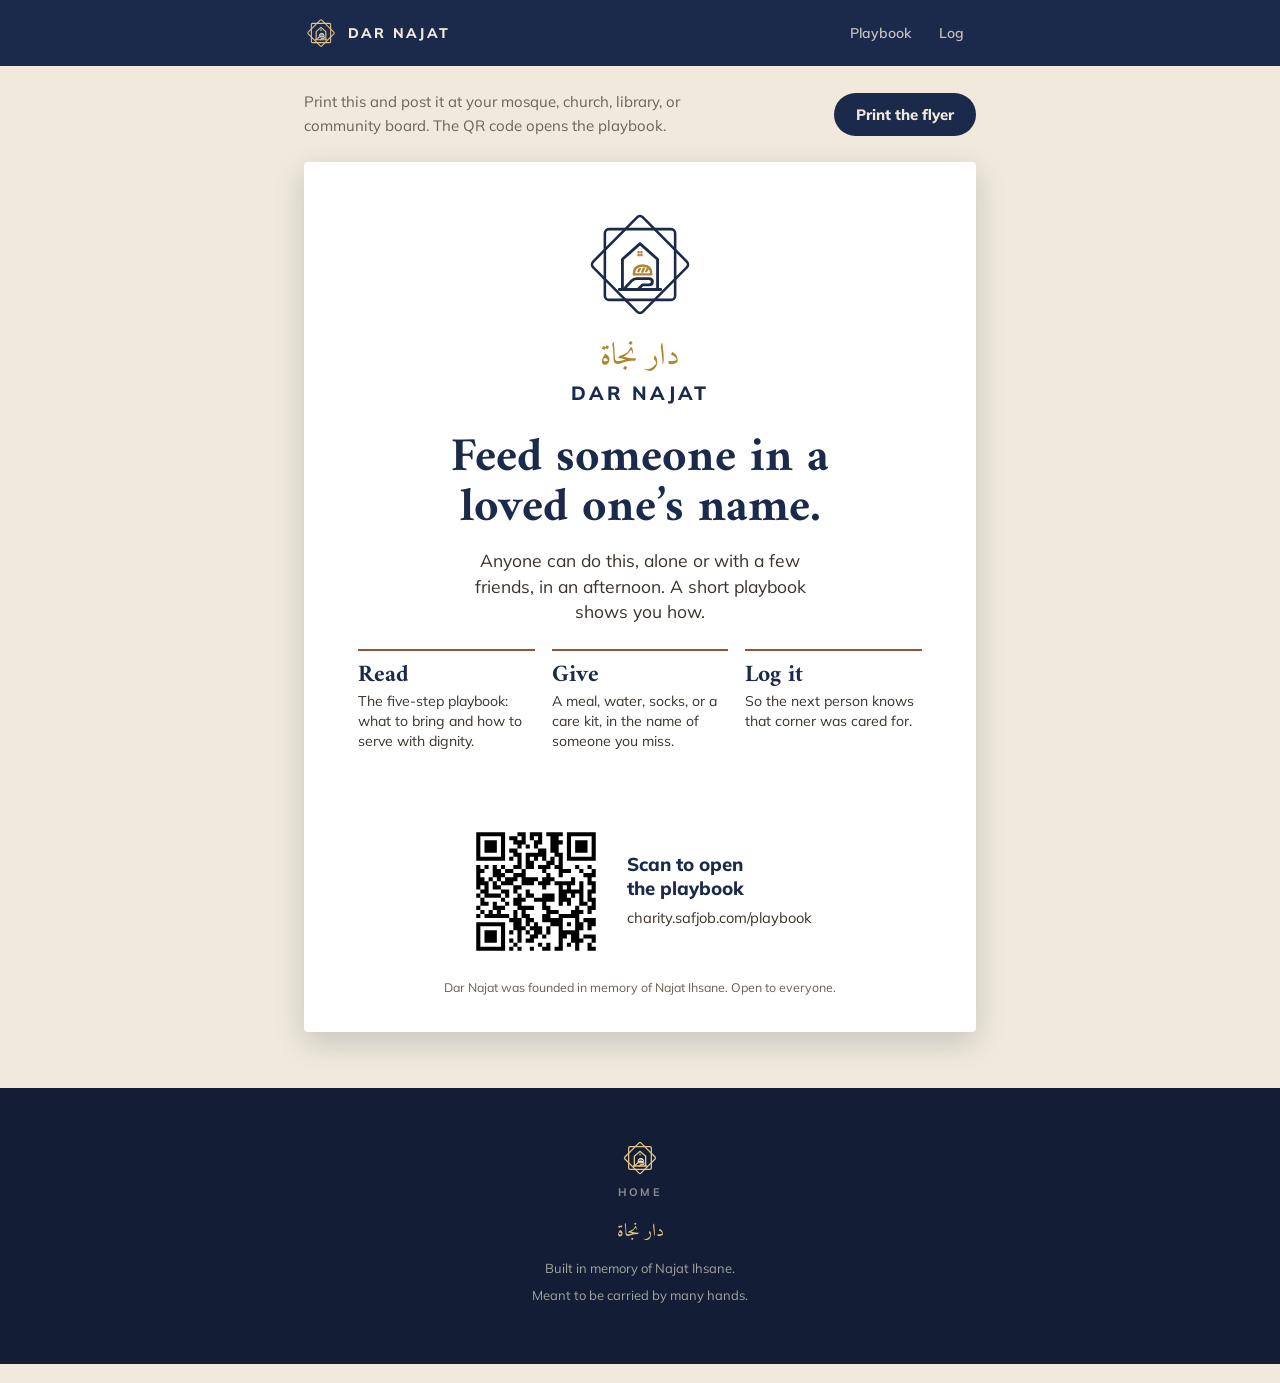
==== flyer.html @ c600381e "Hide switch for entries, printable flyer, In memory of share card - feedings.hidden: tick it in the " ====
<!DOCTYPE html>
<html lang="en">
<head>
<meta charset="UTF-8">
<meta name="viewport" content="width=device-width, initial-scale=1.0, viewport-fit=cover">
<title>Flyer · Dar Najat</title>
<meta name="description" content="A printable flyer for Dar Najat: feed someone in a loved one's name.">
<meta name="theme-color" content="#1B2A4A">
<link rel="manifest" href="manifest.webmanifest">
<link rel="icon" href="favicon.svg" type="image/svg+xml">
<link rel="icon" href="favicon-32.png" sizes="32x32" type="image/png">
<link rel="apple-touch-icon" href="apple-touch-icon.png">
<link rel="preconnect" href="https://fonts.googleapis.com">
<link rel="preconnect" href="https://fonts.gstatic.com" crossorigin>
<link href="https://fonts.googleapis.com/css2?family=Amiri:ital,wght@0,400;0,700;1,400&family=Mulish:wght@400;600;700;800&display=swap" rel="stylesheet">
<link rel="stylesheet" href="site.css">
<style>
  .bar { padding-block: 24px 8px; display: flex; flex-wrap: wrap; gap: 12px; align-items: center; justify-content: space-between; }
  .bar p { margin: 0; font-size: 15px; color: var(--muted); max-width: 44ch; }
  .print-btn { font-family: var(--body); font-weight: 800; font-size: 15px; border: 0; border-radius: 999px; padding: 12px 22px; background: var(--navy); color: var(--ivory); cursor: pointer; }
  .print-btn:focus-visible { outline: 3px solid var(--navy); outline-offset: 3px; }

  /* The flyer itself: a letter page, scaled to fit the screen */
  .sheet-wrap { padding-block: 16px 56px; }
  .sheet {
    background: #fff; color: var(--ink); width: 100%; max-width: 680px; aspect-ratio: 8.5 / 11; margin: 0 auto;
    box-shadow: 0 10px 30px rgba(19, 30, 54, 0.18); border-radius: 4px;
    display: flex; flex-direction: column; align-items: center; text-align: center;
    padding: 6% 8% 5%; container-type: inline-size;
  }
  .f-mark { width: 22cqw; height: auto; }
  .f-ar { font-family: var(--display); font-size: 5.4cqw; color: var(--brass); margin: 2.4cqw 0 0; line-height: 1.1; }
  .f-name { font-weight: 800; letter-spacing: 0.16em; font-size: 3.4cqw; color: var(--navy); margin: 0.8cqw 0 0; }
  .f-head { font-family: var(--display); font-weight: 700; font-size: 8.4cqw; line-height: 1.05; color: var(--navy); margin: 4.5cqw 0 0; text-wrap: balance; }
  .f-sub { font-size: 3.1cqw; line-height: 1.45; margin: 2.6cqw 0 0; max-width: 34ch; color: #3a332a; }
  .f-steps { list-style: none; padding: 0; margin: 4.4cqw 0 0; display: grid; grid-template-columns: repeat(3, 1fr); gap: 3cqw; width: 100%; text-align: left; }
  .f-steps li { border-top: 0.5cqw solid var(--terra); padding-top: 1.8cqw; }
  .f-steps b { display: block; font-family: var(--display); font-size: 4.2cqw; color: var(--navy); line-height: 1.1; }
  .f-steps span { display: block; font-size: 2.5cqw; line-height: 1.4; color: #3a332a; margin-top: 0.8cqw; }
  .f-qr { margin-top: auto; display: flex; align-items: center; gap: 4cqw; text-align: left; }
  .f-qr img { width: 24cqw; height: 24cqw; display: block; }
  .f-qr .scan { font-weight: 800; font-size: 3.3cqw; color: var(--navy); margin: 0; line-height: 1.25; }
  .f-qr .url { font-size: 2.6cqw; color: #3a332a; margin: 1cqw 0 0; }
  .f-foot { font-size: 2.2cqw; color: #6a5f50; margin: 3.4cqw 0 0; }

  @page { size: letter; margin: 0; }
  @media print {
    html, body { background: #fff !important; }
    body > *:not(.sheet-wrap) { display: none !important; }
    html, body { height: auto; overflow: hidden; }
    .sheet-wrap { padding: 0 !important; }
    .sheet-wrap .wrap { padding: 0 !important; max-width: none; }
    .sheet { box-shadow: none; border-radius: 0; max-width: none; width: 8.5in; height: 10.95in; aspect-ratio: auto; break-after: avoid; page-break-after: avoid; padding: 0.6in 0.7in 0.5in; }
  }
</style>
</head>
<body id="top">

  <div class="topbar">
    <div class="wrap">
      <a class="brand" href="./"><img src="mark-small.svg" alt=""><span>DAR NAJAT</span></a>
      <nav class="nav" aria-label="Main">
        <a href="playbook.html">Playbook</a>
        <a href="log.html">Log</a>
      </nav>
    </div>
  </div>

  <div class="wrap bar">
    <p>Print this and post it at your mosque, church, library, or community board. The QR code opens the playbook.</p>
    <button type="button" class="print-btn" id="print">Print the flyer</button>
  </div>

  <div class="sheet-wrap">
    <div class="wrap">
      <article class="sheet" aria-label="Flyer">
        <img class="f-mark" src="mark-on-ivory.svg" alt="Dar Najat mark">
        <p class="f-ar" lang="ar" dir="rtl">دار نجاة</p>
        <p class="f-name">DAR NAJAT</p>
        <h1 class="f-head">Feed someone in a loved one’s name.</h1>
        <p class="f-sub">Anyone can do this, alone or with a few friends, in an afternoon. A short playbook shows you how.</p>
        <ol class="f-steps">
          <li><b>Read</b><span>The five-step playbook: what to bring and how to serve with dignity.</span></li>
          <li><b>Give</b><span>A meal, water, socks, or a care kit, in the name of someone you miss.</span></li>
          <li><b>Log it</b><span>So the next person knows that corner was cared for.</span></li>
        </ol>
        <div class="f-qr">
          <img src="qr-playbook.svg" alt="QR code linking to charity.safjob.com/playbook.html">
          <div>
            <p class="scan">Scan to open<br>the playbook</p>
            <p class="url">charity.safjob.com/playbook</p>
          </div>
        </div>
        <p class="f-foot">Dar Najat was founded in memory of Najat Ihsane. Open to everyone.</p>
      </article>
    </div>
  </div>

  <footer>
    <a class="home-link" href="./" aria-label="Home"><img src="mark-small.svg" alt=""><span>Home</span></a>
    <p class="ar" lang="ar" dir="rtl">دار نجاة</p>
    <p>Built in memory of Najat Ihsane.</p>
    <p>Meant to be carried by many hands.</p>
  </footer>

  <script>document.getElementById("print").addEventListener("click", function () { window.print(); });</script>
  <script src="ptr.js"></script>
</body>
</html>
---- site.css ----
/* Dar Najat shared styles. Colors and type live here once; pages add only what is theirs. */
:root {
  --navy: #1B2A4A;
  --navy-soft: #22375E;
  --navy-deep: #131E36;
  --gold: #E2C488;        /* on navy only */
  --brass: #AD8530;       /* marks and ornaments on ivory, never body text (2.8:1) */
  --terra: #9A4F3A;       /* labels and "help needed" accents on ivory (4.9:1) */
  --terra-soft: #F3DED5;
  --ivory: #F0E9DC;
  --ivory-deep: #E6DCCB;
  --field: #FBF7EF;
  --ink: #241F18;
  --muted: rgba(36, 31, 24, 0.66);
  --line: rgba(36, 31, 24, 0.14);
  --on-navy: rgba(240, 233, 220, 0.8);

  --display: "Amiri", "Times New Roman", serif;
  --body: "Mulish", system-ui, -apple-system, "Segoe UI", sans-serif;
}

* { box-sizing: border-box; }
html { scroll-behavior: smooth; }
body {
  margin: 0;
  background: var(--ivory);
  color: var(--ink);
  font-family: var(--body);
  font-size: 18px;
  line-height: 1.6;
  -webkit-font-smoothing: antialiased;
}
a { color: var(--terra); }
h1, h2 { text-wrap: balance; }

.wrap {
  width: 100%;
  max-width: 720px;
  margin: 0 auto;
  padding-left: max(24px, env(safe-area-inset-left, 0px));
  padding-right: max(24px, env(safe-area-inset-right, 0px));
}

/* Top bar: same on every page, sits under the phone's status bar when installed */
.topbar { background: var(--navy); padding-top: env(safe-area-inset-top, 0px); }
.topbar .wrap { display: flex; align-items: center; justify-content: space-between; gap: 16px; padding-block: 14px; }
.brand { display: flex; align-items: center; gap: 10px; text-decoration: none; color: var(--ivory); }
.brand img { width: 34px; height: 34px; display: block; }
.brand span { font-weight: 800; font-size: 14px; letter-spacing: 0.16em; }
.nav { display: flex; gap: 4px; }
.nav a {
  color: var(--on-navy); text-decoration: none; font-size: 14px; font-weight: 600;
  padding: 8px 12px; border-radius: 999px;
}
.nav a:hover { color: var(--gold); }
.nav a[aria-current="page"] { color: var(--navy); background: var(--gold); }
@media (max-width: 400px) { .brand span { display: none; } }

/* Hero mark */
.mark { display: block; margin: 0 auto; }

/* Section label: small caps over headings */
.label {
  font-size: 12px; font-weight: 700; letter-spacing: 0.24em; text-transform: uppercase;
  color: var(--terra); margin: 0 0 16px;
}

/* Buttons */
.btn {
  display: inline-block; background: var(--gold); color: var(--navy);
  font-family: var(--body); font-weight: 800; font-size: 16px; letter-spacing: 0.02em;
  text-decoration: none; padding: 16px 34px; border-radius: 999px; border: 0; cursor: pointer;
  transition: background 0.18s ease, transform 0.18s ease;
}
.btn:hover { background: #EBD3A0; }
.btn:active { transform: scale(0.98); }
.btn:focus-visible { outline: 3px solid var(--ivory); outline-offset: 3px; }

/* Navy band used for calls to action */
.cta-band { background: var(--navy); color: var(--ivory); text-align: center; padding-block: 64px; }
.cta-band h2 { color: var(--ivory); }
.cta-band p { color: var(--on-navy); max-width: 44ch; margin: 14px auto 0; }
.cta-band .btn { margin-top: 28px; }

/* Footer */
footer {
  background: var(--navy-deep); color: rgba(240, 233, 220, 0.66); text-align: center;
  padding: 44px 0 calc(52px + env(safe-area-inset-bottom, 0px));
}
footer img { width: 40px; height: 40px; margin: 0 auto 16px; display: block; }
footer p { font-size: 13px; margin: 0 0 6px; }
footer .ar { font-family: var(--display); font-size: 18px; color: var(--gold); margin-bottom: 12px; }
footer .src { font-size: 12px; color: rgba(240, 233, 220, 0.5); max-width: 52ch; margin: 16px auto 0; line-height: 1.5; }

/* Gentle reveal; content is visible without script */
.js .reveal { opacity: 0; transform: translateY(14px); transition: opacity 0.6s ease, transform 0.6s ease; }
.js .reveal.in { opacity: 1; transform: none; }
@media (prefers-reduced-motion: reduce) {
  html { scroll-behavior: auto; }
  .js .reveal { opacity: 1; transform: none; transition: none; }
}

/* Pull to refresh. Turns off the browser's own pull so ours runs everywhere,
   including when the site is installed to the home screen. */
html, body { overscroll-behavior-y: contain; }
.ptr {
  position: fixed; left: 50%; top: env(safe-area-inset-top, 0px); z-index: 50;
  width: 44px; height: 44px; border-radius: 50%;
  background: var(--navy); border: 2px solid var(--gold); box-shadow: 0 4px 14px rgba(19, 30, 54, 0.35);
  display: grid; place-items: center; opacity: 0;
  transform: translate(-50%, -56px); pointer-events: none;
}
.ptr img { width: 30px; height: 30px; }
.ptr.spin { animation: ptr-spin 0.9s linear infinite; }
@keyframes ptr-spin { from { transform: translate(-50%, 18px) rotate(0); } to { transform: translate(-50%, 18px) rotate(360deg); } }
.sr-only { position: absolute; width: 1px; height: 1px; overflow: hidden; clip: rect(0 0 0 0); white-space: nowrap; }

/* Footer mark doubles as a home / back-to-top button */
.home-link { display: inline-flex; flex-direction: column; align-items: center; border-radius: 12px; padding: 6px; margin-bottom: 10px; text-decoration: none; }
.home-link img { margin: 0; }
.home-link:focus-visible { outline: 3px solid var(--gold); outline-offset: 2px; }
.home-link span { display: block; font-size: 11px; font-weight: 700; letter-spacing: 0.2em; text-transform: uppercase; color: rgba(240, 233, 220, 0.55); margin-top: 6px; }
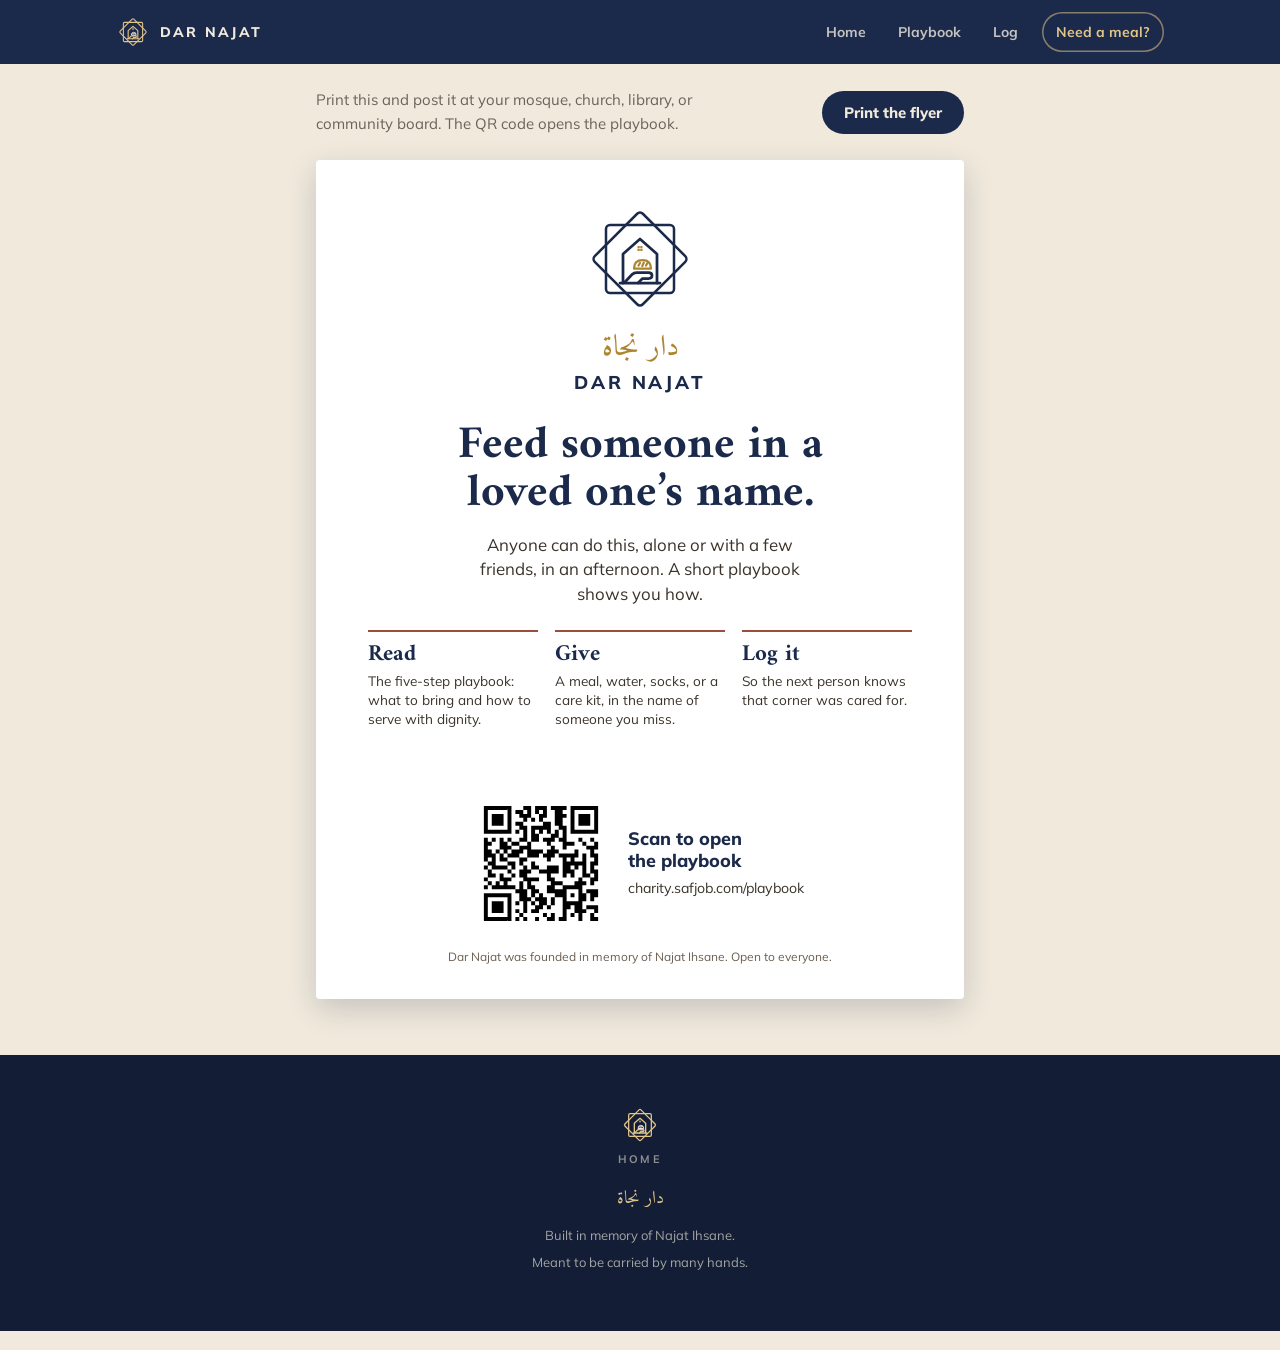
==== commit 74f2ef6d: "Printables: handout cards in English and Spanish with a code to the Need a meal page, and a car sign" ====
--- a/flyer.html
+++ b/flyer.html
@@ -60,8 +60,10 @@
     <div class="wrap">
       <a class="brand" href="./"><img src="mark-small.svg" alt=""><span>DAR NAJAT</span></a>
       <nav class="nav" aria-label="Main">
-        <a href="playbook.html">Playbook</a>
-        <a href="log.html">Log</a>
+        <a href="./"><svg viewBox="0 0 24 24" fill="none" stroke="currentColor" stroke-width="1.9" stroke-linecap="round" stroke-linejoin="round" aria-hidden="true"><path d="M4 11 12 4l8 7v8a1 1 0 0 1-1 1h-4v-6H9v6H5a1 1 0 0 1-1-1z"/></svg><span>Home</span></a>
+        <a href="playbook.html"><svg viewBox="0 0 24 24" fill="none" stroke="currentColor" stroke-width="1.9" stroke-linecap="round" stroke-linejoin="round" aria-hidden="true"><path d="M5 4h10a3 3 0 0 1 3 3v13H8a3 3 0 0 1-3-3z"/><path d="M5 17a3 3 0 0 1 3-3h10"/></svg><span>Playbook</span></a>
+        <a href="log.html"><svg viewBox="0 0 24 24" fill="none" stroke="currentColor" stroke-width="1.9" stroke-linecap="round" stroke-linejoin="round" aria-hidden="true"><path d="M5 20h14"/><path d="M7 16l9.5-9.5 3 3L10 19H7z"/></svg><span>Log</span></a>
+        <a class="nav-help" href="help.html"><svg viewBox="0 0 24 24" fill="none" stroke="currentColor" stroke-width="1.9" stroke-linecap="round" stroke-linejoin="round" aria-hidden="true"><path d="M3 11h18a9 9 0 0 1-18 0z"/><path d="M9 20.5h6"/><path d="M9.5 3.5c0 1.6 1.2 1.6 1.2 3.2M13.5 3.5c0 1.6 1.2 1.6 1.2 3.2"/></svg><span>Need a meal?</span></a>
       </nav>
     </div>
   </div>
--- a/site.css
+++ b/site.css
@@ -17,21 +17,100 @@
 
   --display: "Amiri", "Times New Roman", serif;
   --body: "Mulish", system-ui, -apple-system, "Segoe UI", sans-serif;
-}
+
+  --ease: cubic-bezier(0.22, 0.8, 0.24, 1);
+  --shadow: 0 1px 2px rgba(19, 30, 54, 0.06), 0 10px 28px rgba(19, 30, 54, 0.10);
+  --shadow-lift: 0 2px 4px rgba(19, 30, 54, 0.08), 0 18px 44px rgba(19, 30, 54, 0.16);
+  /* Roles. Light values here; the dark set is below. Pages use these on any
+     surface that changes with the theme. Navy surfaces stay navy in both. */
+  --page: var(--ivory);
+  --card: var(--field);
+  --card-2: var(--ivory-deep);
+  --input: #FFFFFF;
+  --heading: var(--navy);
+  --accent: var(--terra);
+  --line-strong: rgba(36, 31, 24, 0.22);
+  --focus: rgba(27, 42, 74, 0.16);
+  color-scheme: light;
+  --tabbar: 62px;         /* height of the phone tab bar, before the safe area */
+  /* Zellige star tile, drawn faintly on navy surfaces */
+  --zellige: url("data:image/svg+xml,%3Csvg xmlns='http://www.w3.org/2000/svg' width='96' height='96' viewBox='0 0 96 96'%3E%3Cg fill='none' stroke='%23E2C488' stroke-opacity='.13' stroke-width='1'%3E%3Crect x='30' y='30' width='36' height='36'/%3E%3Crect x='30' y='30' width='36' height='36' transform='rotate(45 48 48)'/%3E%3C/g%3E%3C/svg%3E");
+}
+
+/* Dark: the page goes to night navy, cards lift off it, text turns ivory.
+   Set on <html data-theme> by a small script in each page's head, following the
+   phone's setting until someone taps the switch in the top bar. */
+html[data-theme="dark"] {
+  --page: #0E1628;
+  --card: #18233F;
+  --card-2: #212F52;
+  --input: #101A31;
+  --ink: #EDE6D8;
+  --heading: #F3EDE1;
+  --accent: #E6A48D;
+  --brass: #E2C488;
+  --terra-soft: #4A2A22;
+  --muted: rgba(240, 233, 220, 0.68);
+  --line: rgba(240, 233, 220, 0.14);
+  --line-strong: rgba(240, 233, 220, 0.3);
+  --focus: rgba(226, 196, 136, 0.3);
+  --shadow: 0 1px 2px rgba(0, 0, 0, 0.3), 0 10px 28px rgba(0, 0, 0, 0.35);
+  --shadow-lift: 0 2px 4px rgba(0, 0, 0, 0.3), 0 18px 44px rgba(0, 0, 0, 0.5);
+  color-scheme: dark;
+}
+/* Navy blocks sitting on the night page get a hairline so their edge reads */
+html[data-theme="dark"] :is(.tile, .promise, .invite, .act.primary, .cal-btn, .submit, .rc-btn:not(.rc-ghost), .rail-cta, .nd-actions .btn:not(.ghost), .how a::before, .stepper button, .seg button[aria-pressed="true"], .check.on) {
+  box-shadow: inset 0 0 0 1px rgba(226, 196, 136, 0.32);
+}
+/* On the night page the main action turns gold, so it is never navy on navy */
+html[data-theme="dark"] :is(.submit, .cal-btn, .rail-cta, .rc-btn:not(.rc-ghost), .nd-actions .btn:not(.ghost)) { background: var(--gold); color: var(--navy); border-color: var(--gold); box-shadow: none; }
+html[data-theme="dark"] :is(.submit, .cal-btn, .rail-cta, .rc-btn:not(.rc-ghost), .nd-actions .btn:not(.ghost)):hover { background: #EBD3A0; color: var(--navy); }
+html[data-theme="dark"] .pl-list input:checked + .pl-box { background: var(--gold); border-color: var(--gold); }
+html[data-theme="dark"] .pl-list input:checked + .pl-box svg { stroke: var(--navy); }
+html[data-theme="dark"] .banner.demo { background: #3A2F17; border-color: #6B5626; color: #F1DDAE; }
+html[data-theme="dark"] .banner.ok { background: #17321F; border-color: #2F5C3B; color: #CFE8D4; }
+html[data-theme="dark"] .banner.err { background: #44231A; border-color: #7A3A24; color: #F6D3C6; }
+html[data-theme="dark"] .d.flag { border-color: var(--accent); }
+html[data-theme="dark"] .d .chip { background: var(--terra); }
+html[data-theme="dark"] footer { border-top: 1px solid rgba(226, 196, 136, 0.14); }
+html[data-theme="dark"] select option { background: #101A31; color: #EDE6D8; }
+html[data-theme="dark"] input::placeholder, html[data-theme="dark"] textarea::placeholder { color: rgba(240, 233, 220, 0.42); }
+body { transition: background-color 0.35s ease, color 0.35s ease; }
+
+/* Theme switch in the top bar */
+.theme-btn {
+  flex: 0 0 auto; width: 42px; height: 42px; border-radius: 50%; border: 0; cursor: pointer; padding: 0;
+  display: grid; place-items: center; background: rgba(240, 233, 220, 0.08); color: var(--on-navy);
+  transition: background 0.2s ease, color 0.2s ease, transform 0.5s var(--ease);
+}
+.theme-btn:hover { background: rgba(240, 233, 220, 0.16); color: var(--gold); }
+.theme-btn:active { transform: rotate(40deg) scale(0.92); }
+.theme-btn:focus-visible { outline: 3px solid var(--gold); outline-offset: 2px; }
+.theme-btn svg { width: 20px; height: 20px; grid-area: 1 / 1; transition: opacity 0.3s ease, transform 0.5s var(--ease); }
+.theme-btn .i-sun { opacity: 0; transform: rotate(-90deg) scale(0.5); }
+html[data-theme="dark"] .theme-btn .i-moon { opacity: 0; transform: rotate(90deg) scale(0.5); }
+html[data-theme="dark"] .theme-btn .i-sun { opacity: 1; transform: none; }
+@media (min-width: 700px) { .topbar .nav { margin-left: auto; } }
 
 * { box-sizing: border-box; }
-html { scroll-behavior: smooth; }
+html { scroll-behavior: smooth; -webkit-text-size-adjust: 100%; }
 body {
   margin: 0;
-  background: var(--ivory);
+  background: var(--page);
   color: var(--ink);
   font-family: var(--body);
   font-size: 18px;
   line-height: 1.6;
   -webkit-font-smoothing: antialiased;
 }
-a { color: var(--terra); }
+html.big body { font-size: 22px; }
+a { color: var(--accent); }
 h1, h2 { text-wrap: balance; }
+img, svg { max-width: 100%; }
+
+/* Pages fade into each other where the browser supports it */
+@view-transition { navigation: auto; }
+::view-transition-old(root), ::view-transition-new(root) { animation-duration: 0.28s; }
 
 .wrap {
   width: 100%;
@@ -40,21 +119,66 @@
   padding-left: max(24px, env(safe-area-inset-left, 0px));
   padding-right: max(24px, env(safe-area-inset-right, 0px));
 }
+.wrap.wide { max-width: 1120px; }
+@media (min-width: 700px) {
+  .wrap { padding-left: max(36px, env(safe-area-inset-left, 0px)); padding-right: max(36px, env(safe-area-inset-right, 0px)); }
+}
 
 /* Top bar: same on every page, sits under the phone's status bar when installed */
-.topbar { background: var(--navy); padding-top: env(safe-area-inset-top, 0px); }
-.topbar .wrap { display: flex; align-items: center; justify-content: space-between; gap: 16px; padding-block: 14px; }
-.brand { display: flex; align-items: center; gap: 10px; text-decoration: none; color: var(--ivory); }
-.brand img { width: 34px; height: 34px; display: block; }
+.topbar {
+  position: sticky; top: 0; z-index: 40;
+  background: var(--navy); padding-top: env(safe-area-inset-top, 0px);
+  transition: box-shadow 0.3s ease;
+}
+.topbar.scrolled { box-shadow: 0 6px 24px rgba(19, 30, 54, 0.32); }
+.topbar .wrap { max-width: 1120px; display: flex; align-items: center; justify-content: space-between; gap: 16px; padding-block: 12px; }
+.brand { display: flex; align-items: center; gap: 10px; text-decoration: none; color: var(--ivory); border-radius: 10px; }
+.brand img { width: 34px; height: 34px; display: block; transition: transform 0.6s var(--ease); }
+.brand:hover img { transform: rotate(45deg); }
 .brand span { font-weight: 800; font-size: 14px; letter-spacing: 0.16em; }
-.nav { display: flex; gap: 4px; }
+.brand:focus-visible, .nav a:focus-visible { outline: 3px solid var(--gold); outline-offset: 2px; }
+
+.nav { display: flex; gap: 4px; align-items: center; }
 .nav a {
-  color: var(--on-navy); text-decoration: none; font-size: 14px; font-weight: 600;
-  padding: 8px 12px; border-radius: 999px;
-}
+  color: var(--on-navy); text-decoration: none; font-size: 14px; font-weight: 700;
+  padding: 9px 14px; border-radius: 999px; display: inline-flex; align-items: center; gap: 6px;
+  transition: color 0.2s ease, background 0.2s ease;
+}
+.nav a svg { width: 22px; height: 22px; display: none; }
 .nav a:hover { color: var(--gold); }
 .nav a[aria-current="page"] { color: var(--navy); background: var(--gold); }
-@media (max-width: 400px) { .brand span { display: none; } }
+.nav a.nav-help { color: var(--gold); box-shadow: inset 0 0 0 1.5px rgba(226, 196, 136, 0.55); margin-left: 6px; }
+.nav a.nav-help[aria-current="page"] { color: var(--navy); box-shadow: none; }
+
+/* Phones: the nav becomes a tab bar within thumb reach */
+@media (max-width: 699px) {
+  .nav {
+    position: fixed; left: 0; right: 0; bottom: 0; z-index: 45;
+    display: grid; grid-template-columns: repeat(4, minmax(0, 1fr)); gap: 2px;
+    background: var(--navy-deep); border-top: 1px solid rgba(226, 196, 136, 0.22);
+    padding: 6px max(8px, env(safe-area-inset-left, 0px)) calc(6px + env(safe-area-inset-bottom, 0px)) max(8px, env(safe-area-inset-right, 0px));
+  }
+  .nav a, .nav a.nav-help {
+    flex-direction: column; gap: 3px; justify-content: center; text-align: center;
+    font-size: 11px; letter-spacing: 0.02em; padding: 6px 2px; border-radius: 14px; margin: 0; box-shadow: none;
+    min-height: 50px; color: rgba(240, 233, 220, 0.72);
+  }
+  .nav a svg { display: block; }
+  .nav a[aria-current="page"], .nav a.nav-help[aria-current="page"] { background: rgba(226, 196, 136, 0.14); color: var(--gold); }
+  .nav a.nav-help { color: var(--gold); }
+  footer { padding-bottom: calc(52px + var(--tabbar) + env(safe-area-inset-bottom, 0px)) !important; }
+}
+
+/* Navy surfaces carry a faint star tile that drifts very slowly */
+.hero, .cta-band { position: relative; overflow: hidden; isolation: isolate; }
+.hero::before, .cta-band::before {
+  content: ""; position: absolute; inset: -96px; z-index: -1;
+  background-image: var(--zellige); background-size: 96px 96px;
+  -webkit-mask-image: radial-gradient(ellipse at 50% 40%, transparent 22%, #000 78%);
+          mask-image: radial-gradient(ellipse at 50% 40%, transparent 22%, #000 78%);
+  animation: drift 90s linear infinite;
+}
+@keyframes drift { to { transform: translate3d(96px, 96px, 0); } }
 
 /* Hero mark */
 .mark { display: block; margin: 0 auto; }
@@ -62,22 +186,31 @@
 /* Section label: small caps over headings */
 .label {
   font-size: 12px; font-weight: 700; letter-spacing: 0.24em; text-transform: uppercase;
-  color: var(--terra); margin: 0 0 16px;
+  color: var(--accent); margin: 0 0 16px;
 }
 
 /* Buttons */
 .btn {
-  display: inline-block; background: var(--gold); color: var(--navy);
+  display: inline-flex; align-items: center; justify-content: center; gap: 10px;
+  background: var(--gold); color: var(--navy);
   font-family: var(--body); font-weight: 800; font-size: 16px; letter-spacing: 0.02em;
   text-decoration: none; padding: 16px 34px; border-radius: 999px; border: 0; cursor: pointer;
-  transition: background 0.18s ease, transform 0.18s ease;
-}
-.btn:hover { background: #EBD3A0; }
+  box-shadow: 0 8px 22px rgba(0, 0, 0, 0.18);
+  transition: background 0.18s ease, transform 0.25s var(--ease), box-shadow 0.25s var(--ease);
+}
+.btn:hover { background: #EBD3A0; transform: translateY(-2px); box-shadow: 0 14px 30px rgba(0, 0, 0, 0.24); }
 .btn:active { transform: scale(0.98); }
 .btn:focus-visible { outline: 3px solid var(--ivory); outline-offset: 3px; }
+.btn.ghost { background: transparent; color: var(--gold); box-shadow: inset 0 0 0 2px var(--gold); }
+.btn.ghost:hover { background: rgba(226, 196, 136, 0.12); }
+.btn svg { width: 20px; height: 20px; flex: 0 0 auto; }
+
+/* Cards that rise a little under a pointer */
+.lift { transition: transform 0.3s var(--ease), box-shadow 0.3s var(--ease); }
+@media (hover: hover) { .lift:hover { transform: translateY(-3px); box-shadow: var(--shadow-lift); } }
 
 /* Navy band used for calls to action */
-.cta-band { background: var(--navy); color: var(--ivory); text-align: center; padding-block: 64px; }
+.cta-band { background: var(--navy); color: var(--ivory); text-align: center; padding-block: 72px; }
 .cta-band h2 { color: var(--ivory); }
 .cta-band p { color: var(--on-navy); max-width: 44ch; margin: 14px auto 0; }
 .cta-band .btn { margin-top: 28px; }
@@ -90,15 +223,85 @@
 footer img { width: 40px; height: 40px; margin: 0 auto 16px; display: block; }
 footer p { font-size: 13px; margin: 0 0 6px; }
 footer .ar { font-family: var(--display); font-size: 18px; color: var(--gold); margin-bottom: 12px; }
-footer .src { font-size: 12px; color: rgba(240, 233, 220, 0.5); max-width: 52ch; margin: 16px auto 0; line-height: 1.5; }
+footer .src { font-size: 12px; color: rgba(240, 233, 220, 0.5); max-width: 52ch; margin: 16px auto 0; line-height: 1.5; padding-inline: 20px; }
+footer .src a { color: inherit; }
 
 /* Gentle reveal; content is visible without script */
-.js .reveal { opacity: 0; transform: translateY(14px); transition: opacity 0.6s ease, transform 0.6s ease; }
+.js .reveal { opacity: 0; transform: translateY(18px); transition: opacity 0.7s var(--ease), transform 0.7s var(--ease); transition-delay: var(--d, 0ms); }
 .js .reveal.in { opacity: 1; transform: none; }
+
+/* A shimmer for things still loading */
+.skeleton { position: relative; overflow: hidden; }
+.skeleton::after {
+  content: ""; position: absolute; inset: 0;
+  background: linear-gradient(100deg, transparent 30%, rgba(255, 255, 255, 0.45) 50%, transparent 70%);
+  transform: translateX(-100%); animation: shimmer 1.4s ease-in-out infinite;
+}
+@keyframes shimmer { to { transform: translateX(100%); } }
+
+/* Dialogs */
+dialog.sheet {
+  border: 0; padding: 0; color: var(--ink); background: var(--page);
+  width: min(520px, calc(100vw - 32px)); max-height: calc(100dvh - 48px);
+  border-radius: 22px; box-shadow: 0 30px 80px rgba(10, 16, 30, 0.5); overflow: auto;
+}
+dialog.sheet::backdrop { background: rgba(19, 30, 54, 0.62); backdrop-filter: blur(3px); }
+dialog.sheet[open] { animation: sheet-in 0.36s var(--ease); }
+@keyframes sheet-in { from { opacity: 0; transform: translateY(22px) scale(0.97); } }
+@media (max-width: 699px) {
+  dialog.sheet { margin: auto auto 0; width: 100vw; max-width: 100vw; border-radius: 22px 22px 0 0; padding-bottom: env(safe-area-inset-bottom, 0px); }
+  dialog.sheet[open] { animation-name: sheet-up; }
+  @keyframes sheet-up { from { transform: translateY(100%); } }
+}
+
 @media (prefers-reduced-motion: reduce) {
   html { scroll-behavior: auto; }
   .js .reveal { opacity: 1; transform: none; transition: none; }
-}
+  .hero::before, .cta-band::before, .skeleton::after { animation: none; }
+  dialog.sheet[open] { animation: none; }
+  .btn, .lift, .brand img { transition: none; }
+  ::view-transition-old(root), ::view-transition-new(root) { animation: none; }
+}
+
+/* Planned feedings, shared by the Need a meal pages, the log and the home page */
+.plans { list-style: none; margin: 0; padding: 0; display: grid; gap: 10px; }
+.plans li {
+  display: grid; gap: 2px; padding: 14px 18px; border-radius: 16px; background: var(--input); border: 1px solid var(--line);
+  border-left: 4px solid var(--brass); animation: plan-in 0.5s var(--ease) both; animation-delay: calc(var(--i, 0) * 60ms);
+}
+@keyframes plan-in { from { opacity: 0; transform: translateY(10px); } }
+.plans .pl-when { font-size: 0.95em; color: var(--muted); }
+.plans .pl-when b { font-family: var(--display); font-size: 1.3em; color: var(--heading); font-weight: 700; }
+.plans .pl-where { font-weight: 700; color: var(--ink); line-height: 1.35; overflow-wrap: anywhere; }
+
+/* "What would help most": tap chips and a tally of the answers */
+.chips { display: flex; flex-wrap: wrap; gap: 10px; }
+.chip-btn {
+  font-family: var(--body); font-size: 0.95em; font-weight: 700; color: var(--heading); cursor: pointer;
+  background: var(--input); border: 1.5px solid var(--line-strong); border-radius: 999px; padding: 12px 18px; min-height: 50px;
+  transition: transform 0.25s var(--ease), background 0.2s ease, color 0.2s ease, border-color 0.2s ease;
+}
+.chip-btn:active { transform: scale(0.95); }
+.chip-btn[aria-pressed="true"] { background: var(--navy); color: var(--gold); border-color: var(--navy); transform: scale(1.04); }
+html[data-theme="dark"] .chip-btn[aria-pressed="true"] { background: var(--gold); color: var(--navy); border-color: var(--gold); }
+.chip-btn:focus-visible, .send:focus-visible { outline: 3px solid var(--accent); outline-offset: 2px; }
+.chip-btn:disabled { opacity: 0.45; cursor: default; }
+.send {
+  margin-top: 16px; font-family: var(--body); font-weight: 800; font-size: 1em; color: var(--ivory); background: var(--navy);
+  border: 0; border-radius: 999px; padding: 15px 34px; min-height: 52px; cursor: pointer; transition: transform 0.25s var(--ease), opacity 0.2s ease;
+}
+html[data-theme="dark"] .send { background: var(--gold); color: var(--navy); }
+.send:disabled { opacity: 0.4; cursor: default; }
+.send:not(:disabled):active { transform: scale(0.97); }
+.tally { display: grid; gap: 10px; margin-top: 8px; }
+.tl-row { display: grid; grid-template-columns: minmax(0, 11em) 1fr auto; gap: 12px; align-items: center; font-size: 0.92em; }
+.tl-t { font-weight: 700; color: var(--heading); line-height: 1.25; }
+.tl-bar { height: 12px; border-radius: 999px; background: var(--card-2); overflow: hidden; }
+.tl-bar i { display: block; height: 100%; width: 0; border-radius: 999px; background: var(--accent); transition: width 0.9s var(--ease); }
+.tl-n { font-family: var(--display); font-weight: 700; font-size: 1.25em; color: var(--accent); min-width: 1.5em; text-align: right; font-variant-numeric: tabular-nums; }
+@media (max-width: 480px) { .tl-row { grid-template-columns: minmax(0, 8.5em) 1fr auto; gap: 10px; } }
+.tally-k { font-size: 0.68em; font-weight: 800; letter-spacing: 0.2em; text-transform: uppercase; color: var(--accent); margin: 18px 0 0; }
+@media (prefers-reduced-motion: reduce) { .plans li { animation: none; } .tl-bar i, .chip-btn, .send { transition: none; } }
 
 /* Pull to refresh. Turns off the browser's own pull so ours runs everywhere,
    including when the site is installed to the home screen. */
@@ -120,3 +323,5 @@
 .home-link img { margin: 0; }
 .home-link:focus-visible { outline: 3px solid var(--gold); outline-offset: 2px; }
 .home-link span { display: block; font-size: 11px; font-weight: 700; letter-spacing: 0.2em; text-transform: uppercase; color: rgba(240, 233, 220, 0.55); margin-top: 6px; }
+
+@media print { .topbar, .nav, .ptr { display: none !important; } html[data-theme] { --page: #fff; --ink: #000; --heading: #000; } }
